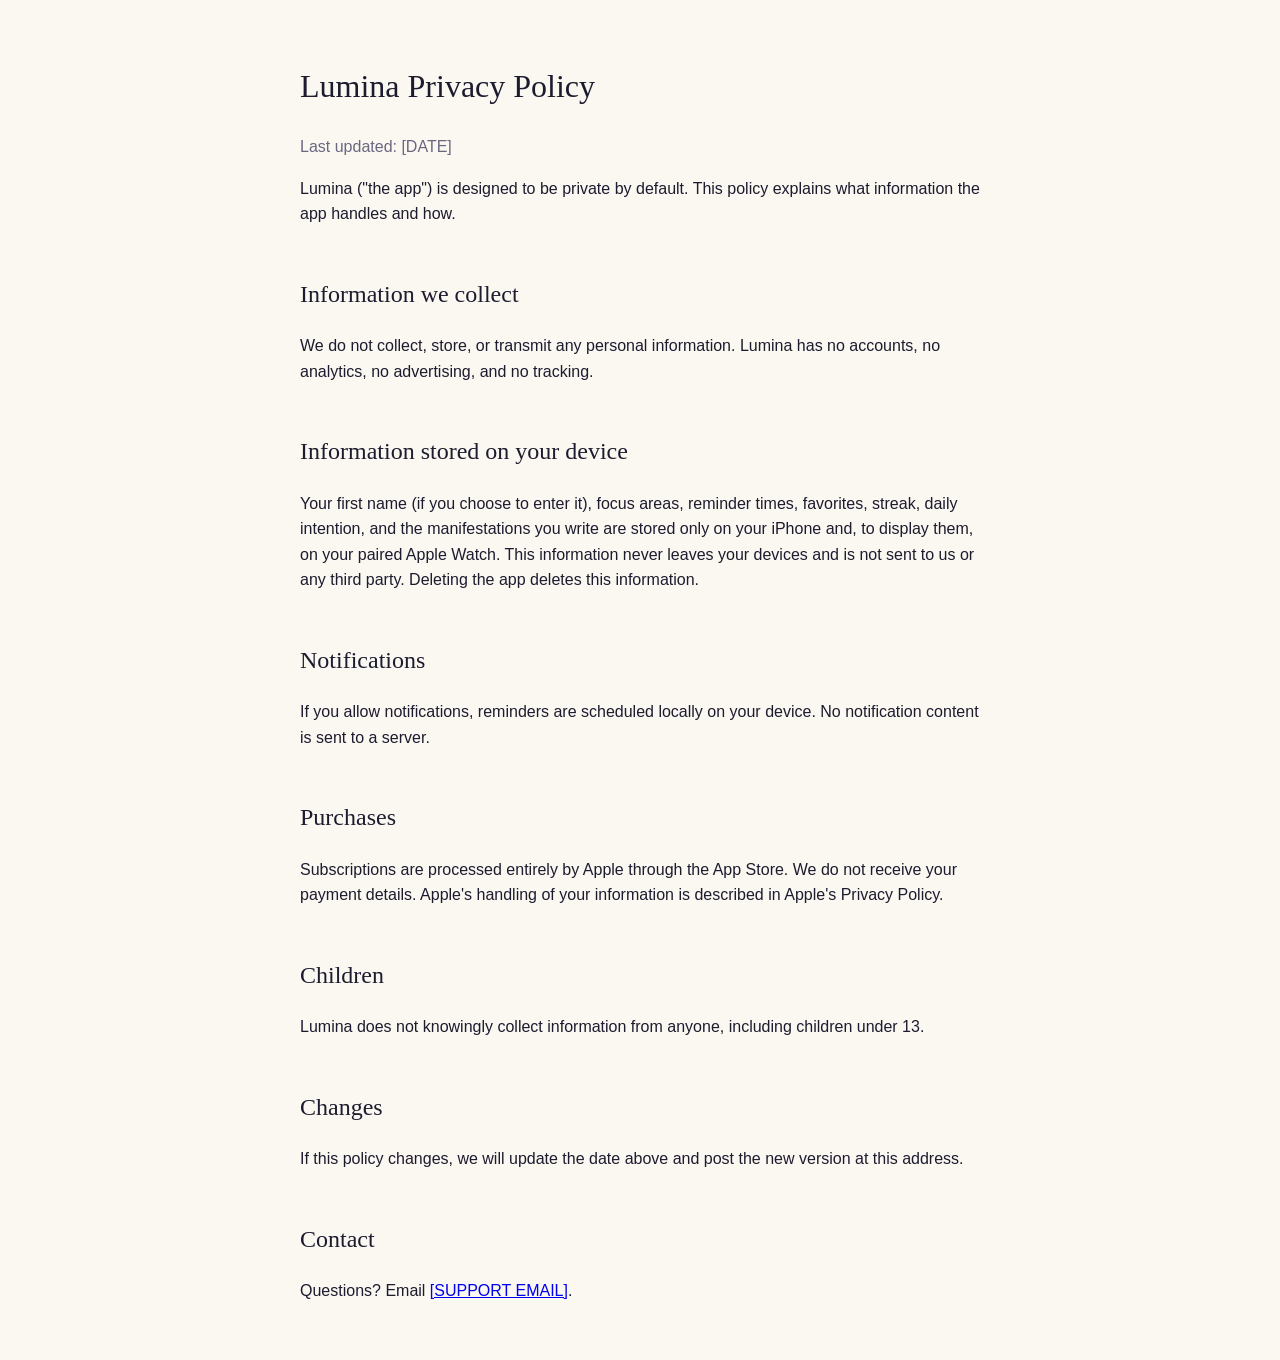
==== privacy-policy.html @ 4fe33abd "Lumina 1.0: iPhone, Apple Watch, widgets and cloud build workflows Co-Authored-By: Claude Opus 5.5 <" ====
<!doctype html>
<html lang="en">
<head>
<meta charset="utf-8">
<meta name="viewport" content="width=device-width, initial-scale=1">
<title>Lumina Privacy Policy</title>
<style>
  body { font-family: -apple-system, BlinkMacSystemFont, "Segoe UI", sans-serif; max-width: 680px; margin: 0 auto; padding: 40px 20px; color: #1d1b2e; line-height: 1.6; background: #fbf8f2; }
  h1 { font-family: "New York", Georgia, serif; font-weight: 500; }
  h2 { font-family: "New York", Georgia, serif; font-weight: 500; margin-top: 2em; }
  .muted { color: #6b6780; }
</style>
</head>
<body>
<h1>Lumina Privacy Policy</h1>
<p class="muted">Last updated: [DATE]</p>

<p>Lumina ("the app") is designed to be private by default. This policy explains what information the app handles and how.</p>

<h2>Information we collect</h2>
<p>We do not collect, store, or transmit any personal information. Lumina has no accounts, no analytics, no advertising, and no tracking.</p>

<h2>Information stored on your device</h2>
<p>Your first name (if you choose to enter it), focus areas, reminder times, favorites, streak, daily intention, and the manifestations you write are stored only on your iPhone and, to display them, on your paired Apple Watch. This information never leaves your devices and is not sent to us or any third party. Deleting the app deletes this information.</p>

<h2>Notifications</h2>
<p>If you allow notifications, reminders are scheduled locally on your device. No notification content is sent to a server.</p>

<h2>Purchases</h2>
<p>Subscriptions are processed entirely by Apple through the App Store. We do not receive your payment details. Apple's handling of your information is described in Apple's Privacy Policy.</p>

<h2>Children</h2>
<p>Lumina does not knowingly collect information from anyone, including children under 13.</p>

<h2>Changes</h2>
<p>If this policy changes, we will update the date above and post the new version at this address.</p>

<h2>Contact</h2>
<p>Questions? Email <a href="mailto:[SUPPORT EMAIL]">[SUPPORT EMAIL]</a>.</p>
</body>
</html>
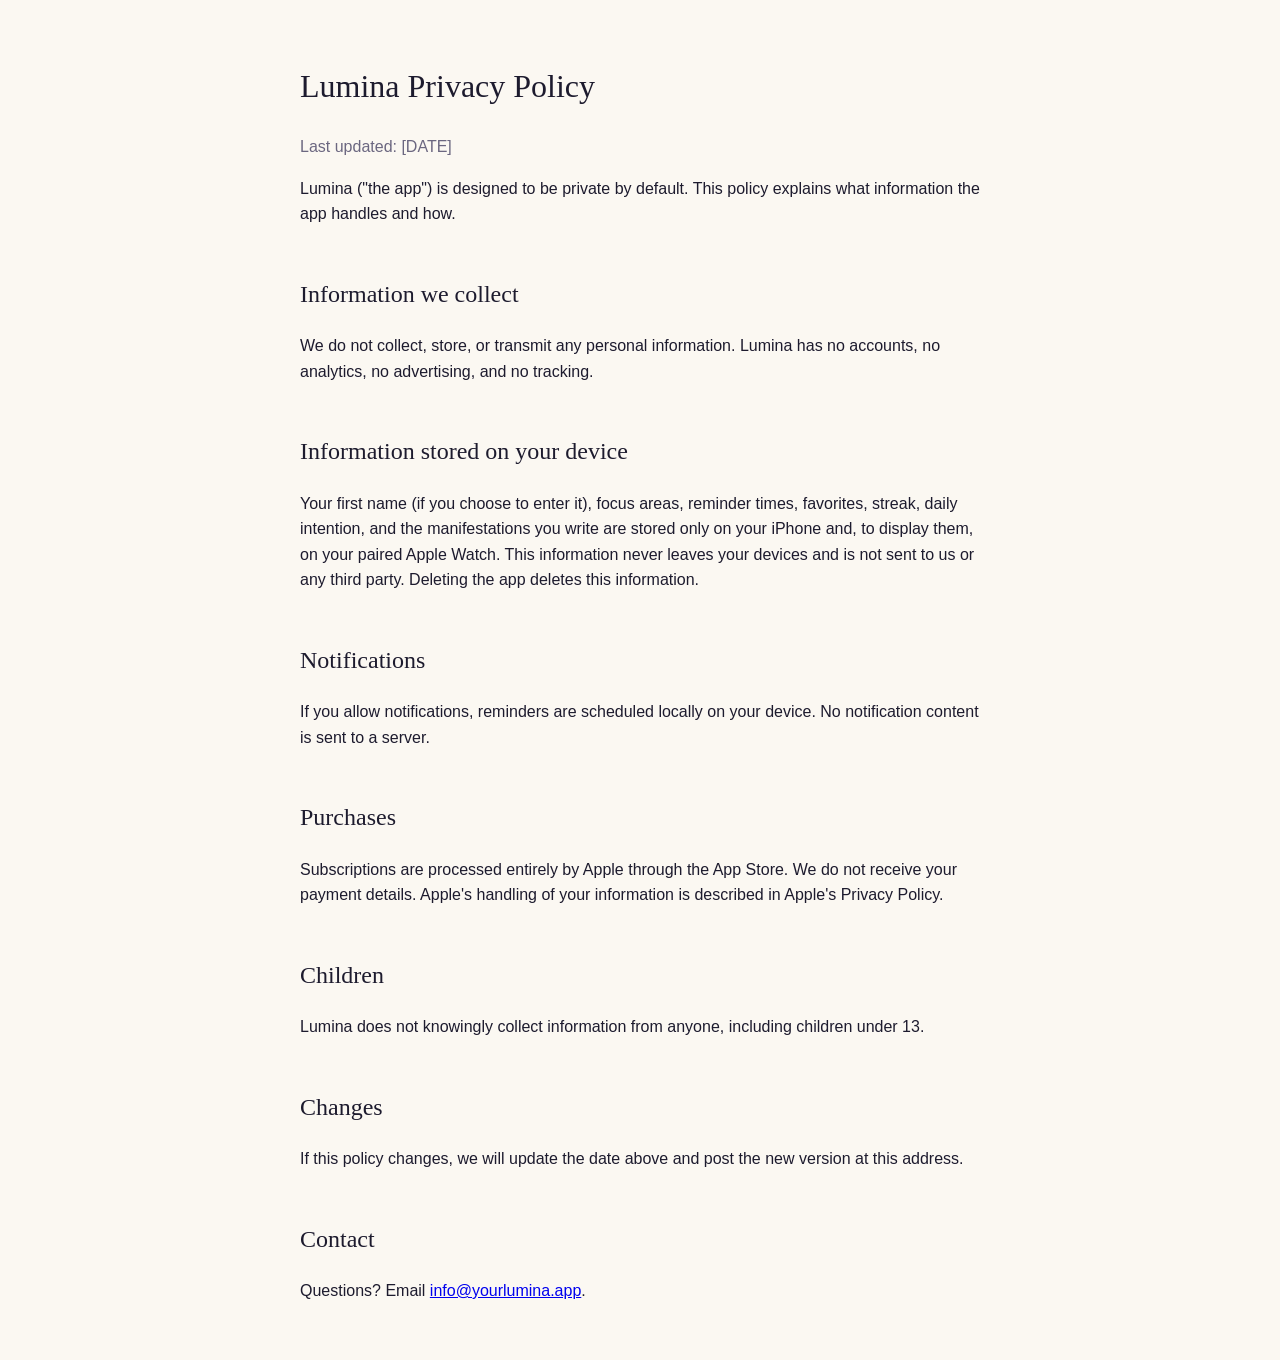
==== commit f7380123: "Add support email to Settings and the site Co-Authored-By: Claude Opus 5.5 <noreply@anthropic.com> C" ====
--- a/privacy-policy.html
+++ b/privacy-policy.html
@@ -36,6 +36,6 @@
 <p>If this policy changes, we will update the date above and post the new version at this address.</p>
 
 <h2>Contact</h2>
-<p>Questions? Email <a href="mailto:[SUPPORT EMAIL]">[SUPPORT EMAIL]</a>.</p>
+<p>Questions? Email <a href="mailto:info@yourlumina.app">info@yourlumina.app</a>.</p>
 </body>
 </html>
